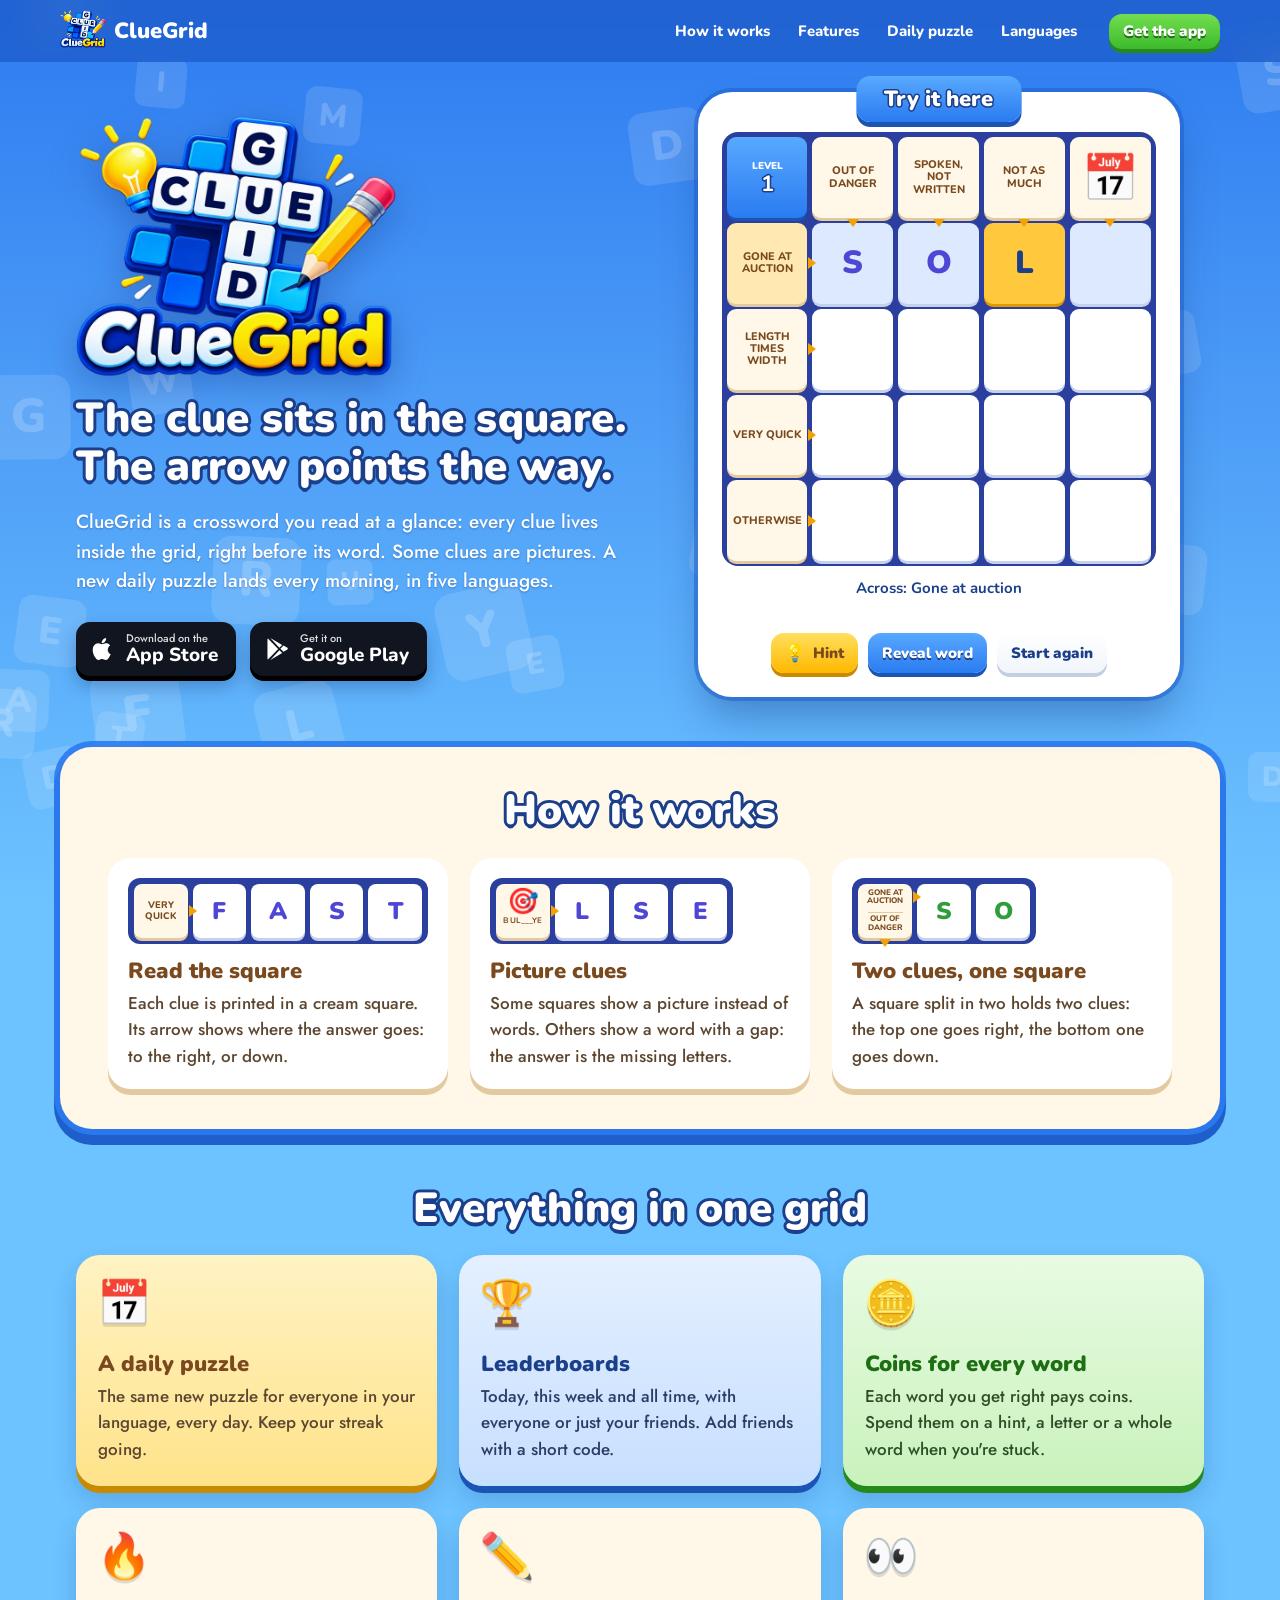
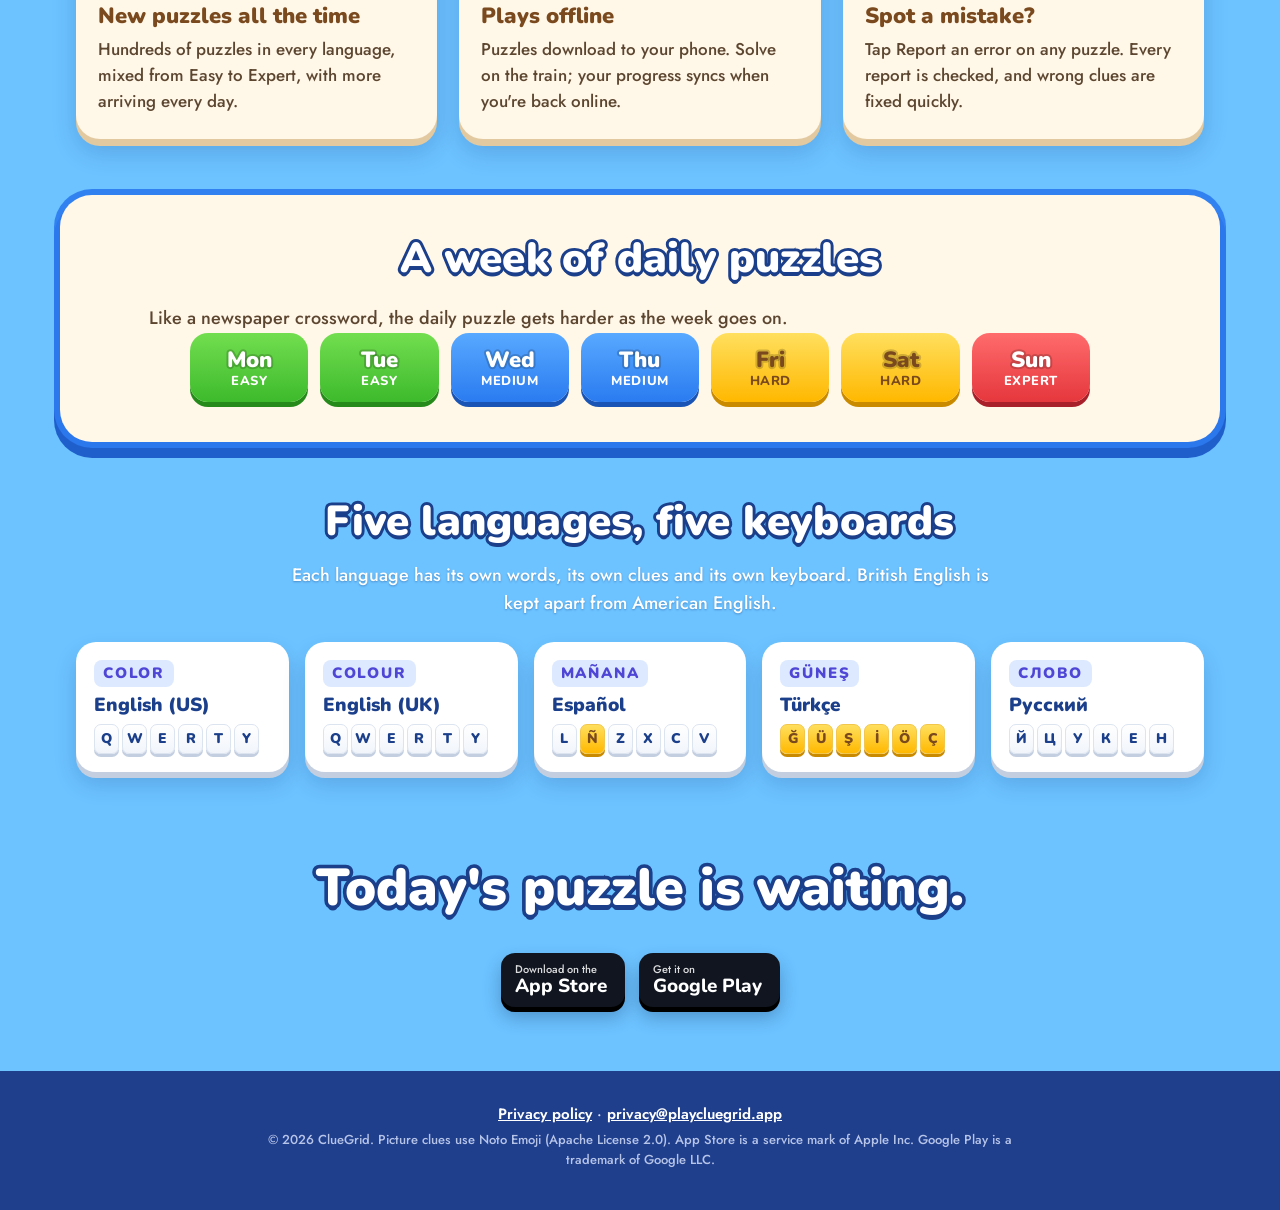
==== index.html @ eb25c46c "Landing page in the game's look, with a playable mini puzzle Static site (no build step): sky backgr" ====
<!DOCTYPE html>
<html lang="en">
<head>
  <meta charset="utf-8">
  <meta name="viewport" content="width=device-width, initial-scale=1">
  <title>ClueGrid · Picture crosswords in five languages</title>
  <meta name="description" content="ClueGrid is an arrowword crossword game: the clue sits in the square, the arrow points the way. Picture clues, a new daily puzzle every day, leaderboards with friends, in English, Spanish, Turkish and Russian.">
  <meta name="theme-color" content="#2D7BF0">
  <meta property="og:title" content="ClueGrid: picture crosswords in five languages">
  <meta property="og:description" content="The clue sits in the square, the arrow points the way. A new daily puzzle every day.">
  <meta property="og:image" content="assets/logo.png">
  <meta property="og:type" content="website">
  <link rel="icon" type="image/png" href="assets/favicon.png">
  <link rel="apple-touch-icon" href="assets/apple-touch-icon.png">
  <link rel="preload" href="assets/fonts/Nunito-Variable.ttf" as="font" type="font/ttf" crossorigin>
  <link rel="stylesheet" href="styles.css">
</head>
<body>
  <div class="sky" aria-hidden="true"><canvas id="tiles"></canvas></div>

  <header class="bar">
    <a class="brand" href="#top" aria-label="ClueGrid home">
      <picture><source srcset="assets/logo.webp" type="image/webp"><img src="assets/logo.png" alt="" width="54" height="45"></picture>
      <span>ClueGrid</span>
    </a>
    <nav aria-label="Sections">
      <a href="#how">How it works</a>
      <a href="#features">Features</a>
      <a href="#daily">Daily puzzle</a>
      <a href="#languages">Languages</a>
    </nav>
    <a class="btn btn-green btn-small" href="#download">Get the app</a>
  </header>

  <main id="top">
    <section class="hero">
      <div class="hero-copy">
        <picture class="hero-logo"><source srcset="assets/logo.webp" type="image/webp"><img src="assets/logo.png" alt="ClueGrid" width="360" height="299"></picture>
        <h1 class="outlined"><span>The clue sits in the square.</span> <span>The arrow points the way.</span></h1>
        <p class="lede">ClueGrid is a crossword you read at a glance: every clue lives inside the grid, right before its word. Some clues are pictures. A new daily puzzle lands every morning, in five languages.</p>
        <div class="stores" id="download">
          <a class="store" href="https://apps.apple.com/app/id6819964219" rel="noopener">
            <svg viewBox="0 0 24 24" aria-hidden="true"><path d="M16.4 12.6c0-2.6 2.1-3.8 2.2-3.9-1.2-1.8-3.1-2-3.7-2-1.6-.2-3.1.9-3.9.9-.8 0-2-.9-3.4-.9-1.7 0-3.3 1-4.2 2.6-1.8 3.1-.5 7.7 1.3 10.2.9 1.2 1.9 2.6 3.2 2.6 1.3-.1 1.8-.8 3.3-.8 1.6 0 2 .8 3.4.8 1.4 0 2.3-1.2 3.1-2.5 1-1.4 1.4-2.8 1.4-2.9 0 0-2.7-1-2.7-4.1zM13.9 5c.7-.9 1.2-2 1-3.2-1 .1-2.3.7-3 1.6-.7.8-1.2 2-1.1 3.1 1.2.1 2.3-.6 3.1-1.5z"/></svg>
            <span><small>Download on the</small>App Store</span>
          </a>
          <a class="store" href="https://play.google.com/store/apps/details?id=app.playcluegrid" rel="noopener">
            <svg viewBox="0 0 24 24" aria-hidden="true"><path d="M3.6 2.3c-.3.3-.4.7-.4 1.2v17c0 .5.1.9.4 1.2l9.5-9.7-9.5-9.7zm10.6 10.8 2.6 2.7-11 6.3 8.4-9zm0-2.2L5.8 1.9l11 6.3-2.6 2.7zm3.8 3.7-2.9-2.9 2.9-2.9 3.3 1.9c.9.6.9 1.5 0 2l-3.3 1.9z"/></svg>
            <span><small>Get it on</small>Google Play</span>
          </a>
        </div>
      </div>

      <div class="play-card" aria-labelledby="try-title">
        <div class="ribbon" id="try-title">Try it here</div>
        <div class="board" id="board" role="grid" aria-label="A small ClueGrid puzzle. Choose a white square and type." tabindex="0"></div>
        <p class="play-status" id="status" role="status">Tap a white square and type. Tap it again to switch direction.</p>
        <div class="play-actions">
          <button type="button" class="btn btn-yellow btn-small" id="hint"><img src="assets/pictures/emoji_u1f4a1.png" alt="" width="20" height="20">Hint</button>
          <button type="button" class="btn btn-blue btn-small" id="reveal">Reveal word</button>
          <button type="button" class="btn btn-white btn-small" id="restart">Start again</button>
        </div>
        <div class="keys" id="keys" aria-label="Letters"></div>
      </div>
    </section>

    <section class="panel" id="how" aria-labelledby="how-title">
      <h2 id="how-title" class="section-title outlined">How it works</h2>
      <div class="steps">
        <article class="step">
          <div class="step-demo" aria-hidden="true">
            <div class="mini-clue">Very<br>quick<i class="arrow-r"></i></div><div class="mini-tile">F</div><div class="mini-tile">A</div><div class="mini-tile">S</div><div class="mini-tile">T</div>
          </div>
          <h3>Read the square</h3>
          <p>Each clue is printed in a cream square. Its arrow shows where the answer goes: to the right, or down.</p>
        </article>
        <article class="step">
          <div class="step-demo" aria-hidden="true">
            <div class="mini-clue pic"><img src="assets/pictures/emoji_u1f3af.png" alt="" width="34" height="34"><b>BUL___YE</b><i class="arrow-r"></i></div><div class="mini-tile">L</div><div class="mini-tile">S</div><div class="mini-tile">E</div>
          </div>
          <h3>Picture clues</h3>
          <p>Some squares show a picture instead of words. Others show a word with a gap: the answer is the missing letters.</p>
        </article>
        <article class="step">
          <div class="step-demo" aria-hidden="true">
            <div class="mini-clue split"><span>Gone at<br>auction</span><span>Out of<br>danger</span><i class="arrow-r top"></i><i class="arrow-d"></i></div><div class="mini-tile good">S</div><div class="mini-tile good">O</div>
          </div>
          <h3>Two clues, one square</h3>
          <p>A square split in two holds two clues: the top one goes right, the bottom one goes down.</p>
        </article>
      </div>
    </section>

    <section class="features" id="features" aria-labelledby="features-title">
      <h2 id="features-title" class="section-title outlined">Everything in one grid</h2>
      <div class="feature-grid">
        <article class="feature tone-yellow">
          <img src="assets/pictures/emoji_u1f4c5.png" alt="" width="56" height="56">
          <h3>A daily puzzle</h3>
          <p>The same new puzzle for everyone in your language, every day. Keep your streak going.</p>
        </article>
        <article class="feature tone-blue">
          <img src="assets/pictures/emoji_u1f3c6.png" alt="" width="56" height="56">
          <h3>Leaderboards</h3>
          <p>Today, this week and all time, with everyone or just your friends. Add friends with a short code.</p>
        </article>
        <article class="feature tone-green">
          <img src="assets/pictures/emoji_u1fa99.png" alt="" width="56" height="56">
          <h3>Coins for every word</h3>
          <p>Each word you get right pays coins. Spend them on a hint, a letter or a whole word when you're stuck.</p>
        </article>
        <article class="feature tone-cream">
          <img src="assets/pictures/emoji_u1f525.png" alt="" width="56" height="56">
          <h3>New puzzles all the time</h3>
          <p>Hundreds of puzzles in every language, mixed from Easy to Expert, with more arriving every day.</p>
        </article>
        <article class="feature tone-cream">
          <img src="assets/pictures/emoji_u270f.png" alt="" width="56" height="56">
          <h3>Plays offline</h3>
          <p>Puzzles download to your phone. Solve on the train; your progress syncs when you're back online.</p>
        </article>
        <article class="feature tone-cream">
          <img src="assets/pictures/emoji_u1f440.png" alt="" width="56" height="56">
          <h3>Spot a mistake?</h3>
          <p>Tap Report an error on any puzzle. Every report is checked, and wrong clues are fixed quickly.</p>
        </article>
      </div>
    </section>

    <section class="panel" id="daily" aria-labelledby="daily-title">
      <h2 id="daily-title" class="section-title outlined">A week of daily puzzles</h2>
      <p class="center-note">Like a newspaper crossword, the daily puzzle gets harder as the week goes on.</p>
      <ol class="week">
        <li class="lv-easy"><b>Mon</b><span>Easy</span></li>
        <li class="lv-easy"><b>Tue</b><span>Easy</span></li>
        <li class="lv-medium"><b>Wed</b><span>Medium</span></li>
        <li class="lv-medium"><b>Thu</b><span>Medium</span></li>
        <li class="lv-hard"><b>Fri</b><span>Hard</span></li>
        <li class="lv-hard"><b>Sat</b><span>Hard</span></li>
        <li class="lv-expert"><b>Sun</b><span>Expert</span></li>
      </ol>
    </section>

    <section class="languages" id="languages" aria-labelledby="lang-title">
      <h2 id="lang-title" class="section-title outlined">Five languages, five keyboards</h2>
      <p class="center-note light">Each language has its own words, its own clues and its own keyboard. British English is kept apart from American English.</p>
      <ul class="lang-grid">
        <li><span class="flag-word">COLOR</span><b>English (US)</b><span class="keyrow"><kbd>Q</kbd><kbd>W</kbd><kbd>E</kbd><kbd>R</kbd><kbd>T</kbd><kbd>Y</kbd></span></li>
        <li><span class="flag-word">COLOUR</span><b>English (UK)</b><span class="keyrow"><kbd>Q</kbd><kbd>W</kbd><kbd>E</kbd><kbd>R</kbd><kbd>T</kbd><kbd>Y</kbd></span></li>
        <li><span class="flag-word">MAÑANA</span><b>Español</b><span class="keyrow"><kbd>L</kbd><kbd class="hl">Ñ</kbd><kbd>Z</kbd><kbd>X</kbd><kbd>C</kbd><kbd>V</kbd></span></li>
        <li><span class="flag-word">GÜNEŞ</span><b>Türkçe</b><span class="keyrow"><kbd class="hl">Ğ</kbd><kbd class="hl">Ü</kbd><kbd class="hl">Ş</kbd><kbd class="hl">İ</kbd><kbd class="hl">Ö</kbd><kbd class="hl">Ç</kbd></span></li>
        <li><span class="flag-word">СЛОВО</span><b>Русский</b><span class="keyrow"><kbd>Й</kbd><kbd>Ц</kbd><kbd>У</kbd><kbd>К</kbd><kbd>Е</kbd><kbd>Н</kbd></span></li>
      </ul>
    </section>

    <section class="cta" aria-labelledby="cta-title">
      <h2 id="cta-title" class="outlined">Today's puzzle is waiting.</h2>
      <div class="stores">
        <a class="store" href="https://apps.apple.com/app/id6819964219" rel="noopener"><span><small>Download on the</small>App Store</span></a>
        <a class="store" href="https://play.google.com/store/apps/details?id=app.playcluegrid" rel="noopener"><span><small>Get it on</small>Google Play</span></a>
      </div>
    </section>
  </main>

  <footer class="foot">
    <p><a href="https://api.playcluegrid.app/privacy">Privacy policy</a> · <a href="mailto:privacy@playcluegrid.app">privacy@playcluegrid.app</a></p>
    <p class="fine">© <span id="year">2026</span> ClueGrid. Picture clues use Noto Emoji (Apache License 2.0). App Store is a service mark of Apple Inc. Google Play is a trademark of Google LLC.</p>
  </footer>

  <script src="app.js" defer></script>
</body>
</html>
---- styles.css ----
/* ClueGrid landing page.
   One visual world, taken from the app: a bright sky with drifting letter tiles, chunky
   3D buttons with a darker edge, cream panels with brown text, a navy board with white
   letter tiles and cream clue tiles with orange arrows. Single theme on purpose. */
@font-face { font-family: 'Nunito'; src: url('assets/fonts/Nunito-Variable.ttf') format('truetype'); font-weight: 200 1000; font-display: swap; }
@font-face { font-family: 'Jost'; src: url('assets/fonts/Jost-Regular.ttf') format('truetype'); font-weight: 400; font-display: swap; }
@font-face { font-family: 'Jost'; src: url('assets/fonts/Jost-Medium.ttf') format('truetype'); font-weight: 500; font-display: swap; }
@font-face { font-family: 'Jost'; src: url('assets/fonts/Jost-SemiBold.ttf') format('truetype'); font-weight: 600; font-display: swap; }

:root {
  --sky-top: #2D7BF0;
  --sky-bottom: #6CC3FF;
  --outline: #1B3F8A;
  --panel: #FFF7E8;
  --panel-sunken: #FBE6C8;
  --panel-ink: #7A4A1E;
  --panel-edge: #E2C9A0;
  --board: #2B3F9E;
  --tile-ink: #4F46D6;
  --good: #2E9D3A;
  --cursor: #FFC83D;
  --word: #DCE9FF;
  --arrow: #F2A100;
  --ink: #14171F;
  --display: 'Nunito', 'Arial Rounded MT Bold', 'Trebuchet MS', sans-serif;
  --body: 'Jost', 'Avenir Next', 'Segoe UI', system-ui, sans-serif;
  color-scheme: light;
}

* { box-sizing: border-box; }
html { scroll-behavior: smooth; }
body { margin: 0; color: var(--ink); background: var(--sky-bottom); font: 500 17px/1.55 var(--body); overflow-x: hidden; }
img { max-width: 100%; height: auto; }
a { color: inherit; }
:focus-visible { outline: 3px solid var(--cursor); outline-offset: 3px; border-radius: 8px; }

.sky { position: fixed; inset: 0; z-index: -1; background: linear-gradient(180deg, var(--sky-top) 0%, #4C9CF7 45%, var(--sky-bottom) 100%); }
.sky canvas { width: 100%; height: 100%; display: block; }

/* Outlined display type, as on the app's ribbons: white letters with a navy rim. */
.outlined {
  font-family: var(--display); font-weight: 900; color: #fff; letter-spacing: .005em;
  -webkit-text-stroke: .14em var(--outline); paint-order: stroke fill;
  text-shadow: 0 .09em 0 var(--outline); text-wrap: balance;
}

/* Header */
.bar { position: sticky; top: 0; z-index: 10; display: flex; align-items: center; gap: 20px; padding: 10px max(16px, calc((100% - 1160px) / 2)); background: rgba(31, 95, 204, .82); backdrop-filter: blur(10px); }
.brand { display: flex; align-items: center; gap: 8px; text-decoration: none; color: #fff; font: 900 22px/1 var(--display); }
.brand img { width: 46px; }
.bar nav { display: flex; gap: 4px; margin-left: auto; }
.bar nav a { color: #fff; text-decoration: none; font: 800 15px/1 var(--display); padding: 9px 12px; border-radius: 10px; }
.bar nav a:hover { background: rgba(255, 255, 255, .16); }
@media (max-width: 760px) { .bar nav { display: none; } .bar .btn { margin-left: auto; } }

/* 3D buttons: a gradient face over a darker edge, pressed down on click. */
.btn { --top: #fff; --bottom: #F1F5FB; --edge: #C3CFE0; --ink: var(--outline);
  display: inline-flex; align-items: center; justify-content: center; gap: 8px; border: 0; cursor: pointer; text-decoration: none;
  font: 900 18px/1 var(--display); color: var(--ink); padding: 14px 22px; border-radius: 16px;
  background: linear-gradient(180deg, var(--top), var(--bottom)); box-shadow: 0 6px 0 var(--edge), 0 10px 18px rgba(20, 40, 110, .25);
  transition: transform .08s ease, box-shadow .08s ease; }
.btn:active { transform: translateY(4px); box-shadow: 0 2px 0 var(--edge), 0 4px 8px rgba(20, 40, 110, .2); }
.btn-small { font-size: 15px; padding: 10px 14px; border-radius: 13px; box-shadow: 0 4px 0 var(--edge); }
.btn-small:active { box-shadow: 0 1px 0 var(--edge); transform: translateY(3px); }
.btn-green { --top: #72DE4F; --bottom: #3DBA2C; --edge: #268A1B; --ink: #fff; text-shadow: 0 2px 0 #1E6E14; }
.btn-yellow { --top: #FFDF5E; --bottom: #FFB800; --edge: #C98A00; --ink: #7A4A1E; }
.btn-blue { --top: #58A9FF; --bottom: #2A7BF0; --edge: #1A55B5; --ink: #fff; text-shadow: 0 2px 0 var(--outline); }
.btn-white { --ink: var(--outline); }

/* Hero */
.hero { max-width: 1160px; margin: 0 auto; padding: 36px 16px 56px; display: grid; grid-template-columns: 1.05fr 1fr; gap: 40px; align-items: center; }
.hero-logo img { width: min(320px, 70vw); filter: drop-shadow(0 10px 18px rgba(18, 50, 130, .35)); }
.hero h1 { font-size: clamp(28px, 3.3vw, 42px); line-height: 1.15; margin: 8px 0 16px; }
.hero h1 span { display: block; }
@media (min-width: 921px) { .hero h1 span { white-space: nowrap; } }
.lede { color: #fff; font-size: 19px; max-width: 34em; margin: 0 0 26px; text-shadow: 0 1px 2px rgba(10, 40, 110, .35); }
@media (max-width: 920px) { .hero { grid-template-columns: 1fr; text-align: center; } .lede { margin-inline: auto; } .stores { justify-content: center; } }

.stores { display: flex; flex-wrap: wrap; gap: 14px; }
.store { display: inline-flex; align-items: center; gap: 10px; text-decoration: none; color: #fff; background: #10151f; border-radius: 14px; padding: 10px 18px 10px 14px; box-shadow: 0 5px 0 #000, 0 10px 18px rgba(10, 30, 80, .3); transition: transform .08s; }
.store:active { transform: translateY(3px); box-shadow: 0 2px 0 #000; }
.store svg { width: 26px; height: 26px; fill: #fff; }
.store span { display: flex; flex-direction: column; font: 800 19px/1.1 var(--display); text-align: left; }
.store small { font: 500 11px/1.2 var(--body); opacity: .85; }

/* The playable board */
.play-card { position: relative; background: #fff; border-radius: 28px; padding: 34px 18px 18px; box-shadow: 0 0 0 6px #fff, 0 0 0 10px rgba(31, 95, 204, .55), 0 24px 40px rgba(12, 40, 110, .35); max-width: 470px; width: 100%; justify-self: center; }
.ribbon { position: absolute; top: -22px; left: 50%; transform: translateX(-50%); white-space: nowrap; font: 900 22px/1 var(--display); color: #fff; padding: 12px 28px; border-radius: 14px; background: linear-gradient(180deg, #58A9FF, #2A7BF0); box-shadow: 0 5px 0 #1A55B5; -webkit-text-stroke: 3px var(--outline); paint-order: stroke fill; }
.board { --gap: 5px; display: grid; grid-template-columns: repeat(5, 1fr); gap: var(--gap); padding: var(--gap); background: var(--board); border-radius: 16px; outline: none; touch-action: manipulation; }
.board:focus-visible { box-shadow: 0 0 0 4px var(--cursor); }
.cell { position: relative; aspect-ratio: 1; border-radius: 9px; display: grid; place-items: center; user-select: none; }
.cell.letter { background: #fff; box-shadow: 0 3px 0 #C5D0EA; cursor: pointer; font: 900 clamp(22px, 6.4vw, 32px)/1 var(--display); color: var(--tile-ink); }
.cell.letter.word { background: var(--word); }
.cell.letter.cursor { background: var(--cursor); box-shadow: 0 3px 0 #E09A00; color: var(--outline); }
.cell.letter.good { color: var(--good); }
.cell.letter.pop { animation: pop .22s ease-out; }
@keyframes pop { 0% { transform: scale(.7); } 70% { transform: scale(1.08); } 100% { transform: scale(1); } }
.cell.clue { background: var(--panel); box-shadow: 0 3px 0 var(--panel-edge); color: var(--panel-ink); font: 800 clamp(8px, 2.25vw, 11px)/1.12 var(--display); text-transform: uppercase; text-align: center; padding: 3px; cursor: pointer; }
.cell.clue.on { background: #FFE9B0; }
.cell.clue img { width: 72%; }
.cell.badge { background: linear-gradient(180deg, #58A9FF, #2A7BF0); box-shadow: 0 3px 0 #1A55B5; color: #fff; font: 900 10px/1 var(--display); flex-direction: column; text-transform: uppercase; display: flex; align-items: center; justify-content: center; gap: 2px; }
.cell.badge b { font-size: clamp(16px, 4.6vw, 22px); -webkit-text-stroke: 3px var(--outline); paint-order: stroke fill; }
.arrow-r, .arrow-d { position: absolute; width: 0; height: 0; z-index: 2; pointer-events: none; }
.arrow-r { right: -9px; top: 50%; transform: translateY(-50%); border-top: 6px solid transparent; border-bottom: 6px solid transparent; border-left: 8px solid var(--arrow); }
.arrow-d { bottom: -9px; left: 50%; transform: translateX(-50%); border-left: 6px solid transparent; border-right: 6px solid transparent; border-top: 8px solid var(--arrow); }
.play-status { min-height: 3em; margin: 12px 4px 10px; text-align: center; font: 700 15px/1.4 var(--display); color: var(--outline); }
.play-status.win { color: var(--good); }
.play-actions { display: flex; flex-wrap: wrap; gap: 10px; justify-content: center; }
.play-actions img { width: 20px; }
.keys { display: grid; gap: 6px; margin-top: 16px; }
.keys .row { display: flex; gap: 5px; justify-content: center; }
.keys button { flex: 1; max-width: 38px; height: 42px; border: 0; border-radius: 9px; background: linear-gradient(180deg, #fff, #F1F5FB); box-shadow: 0 3px 0 #C3CFE0; font: 900 17px/1 var(--display); color: var(--outline); cursor: pointer; padding: 0; }
.keys button:active { transform: translateY(2px); box-shadow: 0 1px 0 #C3CFE0; }
.keys button.wide { max-width: 64px; flex: 1.6; font-size: 14px; }
@media (pointer: fine) and (min-width: 921px) { .keys { display: none; } }

/* Sections */
.section-title { font-size: clamp(28px, 4vw, 42px); text-align: center; margin: 0 0 22px; line-height: 1.15; }
.center-note { text-align: center; color: var(--panel-ink); max-width: 40em; margin: -6px auto 24px; font-size: 18px; }
.center-note.light { color: #fff; text-shadow: 0 1px 2px rgba(10, 40, 110, .35); }
.panel { max-width: 1160px; margin: 0 auto 56px; padding: 40px clamp(16px, 4vw, 48px); background: var(--panel); border-radius: 32px; box-shadow: 0 0 0 6px rgba(45, 123, 240, .9), 0 10px 0 6px #1F5FCC; width: calc(100% - 32px); }
.panel h3, .feature h3 { font: 900 22px/1.2 var(--display); margin: 14px 0 6px; color: var(--panel-ink); }
.panel p { margin: 0; color: #5d4630; }

.steps { display: grid; grid-template-columns: repeat(auto-fit, minmax(260px, 1fr)); gap: 22px; }
.step { background: #fff; border-radius: 22px; padding: 20px; box-shadow: 0 6px 0 var(--panel-edge); }
.step-demo { display: flex; gap: 5px; padding: 6px; background: var(--board); border-radius: 12px; width: max-content; max-width: 100%; }
.mini-clue, .mini-tile { position: relative; width: 54px; height: 54px; border-radius: 8px; display: grid; place-items: center; }
.mini-tile { background: #fff; box-shadow: 0 3px 0 #C5D0EA; font: 900 24px/1 var(--display); color: var(--tile-ink); }
.mini-tile.good { color: var(--good); }
.mini-clue { background: var(--panel); box-shadow: 0 3px 0 var(--panel-edge); color: var(--panel-ink); font: 800 9.5px/1.1 var(--display); text-transform: uppercase; text-align: center; padding: 2px; }
.mini-clue.pic { display: flex; flex-direction: column; gap: 1px; }
.mini-clue.pic img { width: 30px; }
.mini-clue.pic b { font-size: 8px; letter-spacing: .02em; }
.mini-clue.split { display: flex; flex-direction: column; justify-content: space-around; font-size: 8px; }
.mini-clue.split span + span { border-top: 1.5px solid var(--panel-edge); padding-top: 2px; }
.mini-clue .arrow-r.top { top: 25%; }

.features { max-width: 1160px; margin: 0 auto 56px; padding: 0 16px; }
.feature-grid { display: grid; grid-template-columns: repeat(auto-fit, minmax(280px, 1fr)); gap: 22px; }
.feature { border-radius: 24px; padding: 22px 22px 24px; background: var(--panel); box-shadow: 0 7px 0 var(--panel-edge), 0 14px 24px rgba(12, 40, 110, .18); }
.feature p { margin: 0; color: #5d4630; }
.feature img { width: 52px; filter: drop-shadow(0 3px 0 rgba(0, 0, 0, .12)); }
.tone-yellow { background: linear-gradient(180deg, #FFF3C4, #FFE38A); box-shadow: 0 7px 0 #C98A00, 0 14px 24px rgba(12, 40, 110, .18); }
.tone-blue { background: linear-gradient(180deg, #E4F0FF, #C7DFFF); box-shadow: 0 7px 0 #1A55B5, 0 14px 24px rgba(12, 40, 110, .18); }
.tone-blue h3 { color: var(--outline); }
.tone-blue p { color: #2b3d66; }
.tone-green { background: linear-gradient(180deg, #E8FBE2, #C9F2BC); box-shadow: 0 7px 0 #268A1B, 0 14px 24px rgba(12, 40, 110, .18); }
.tone-green h3 { color: #1E6E14; }
.tone-green p { color: #2f4d29; }

.week { list-style: none; padding: 0; margin: 0 auto; display: grid; grid-template-columns: repeat(7, 1fr); gap: 12px; max-width: 900px; }
.week li { border-radius: 18px; padding: 16px 6px 14px; text-align: center; color: #fff; display: grid; gap: 4px; }
.week b { font: 900 22px/1 var(--display); -webkit-text-stroke: 4px rgba(0, 0, 0, .18); paint-order: stroke fill; }
.week span { font: 800 13px/1 var(--display); text-transform: uppercase; letter-spacing: .04em; }
.lv-easy { background: linear-gradient(180deg, #72DE4F, #3DBA2C); box-shadow: 0 5px 0 #268A1B; }
.lv-medium { background: linear-gradient(180deg, #58A9FF, #2A7BF0); box-shadow: 0 5px 0 #1A55B5; }
.lv-hard { background: linear-gradient(180deg, #FFDF5E, #FFB800); box-shadow: 0 5px 0 #C98A00; color: #7A4A1E !important; }
.lv-expert { background: linear-gradient(180deg, #FF6B6B, #E5373D); box-shadow: 0 5px 0 #A8202A; }
@media (max-width: 640px) { .week { grid-template-columns: repeat(4, 1fr); } }

.languages { max-width: 1160px; margin: 0 auto 56px; padding: 0 16px; }
.lang-grid { list-style: none; padding: 0; margin: 0; display: grid; grid-template-columns: repeat(auto-fit, minmax(210px, 1fr)); gap: 16px; }
.lang-grid li { background: #fff; border-radius: 20px; padding: 18px; display: grid; gap: 8px; justify-items: start; box-shadow: 0 6px 0 #C3CFE0, 0 12px 22px rgba(12, 40, 110, .18); }
.lang-grid b { font: 900 19px/1.1 var(--display); color: var(--outline); }
.flag-word { font: 900 15px/1 var(--display); letter-spacing: .12em; color: var(--tile-ink); background: var(--word); padding: 6px 9px; border-radius: 8px; }
.keyrow { display: flex; gap: 3px; }
kbd { font: 900 14px/1 var(--display); color: var(--outline); background: linear-gradient(180deg, #fff, #F1F5FB); box-shadow: 0 3px 0 #C3CFE0; border: 1px solid #DCE4F0; border-radius: 7px; min-width: 25px; padding: 7px 0; text-align: center; }
kbd.hl { background: linear-gradient(180deg, #FFDF5E, #FFB800); box-shadow: 0 3px 0 #C98A00; color: #7A4A1E; border-color: #F2C64A; }

.cta { text-align: center; padding: 20px 16px 64px; }
.cta h2 { font-size: clamp(30px, 5vw, 52px); margin: 0 0 24px; }
.cta .stores { justify-content: center; }

.foot { background: #1F3E8C; color: #DCE6FF; text-align: center; padding: 28px 16px 36px; font-size: 15px; }
.foot p { margin: 4px auto; max-width: 60em; }
.foot a { color: #fff; font-weight: 600; }
.foot .fine { font-size: 13px; opacity: .8; }

@media (prefers-reduced-motion: reduce) {
  html { scroll-behavior: auto; }
  .cell.letter.pop { animation: none; }
  .btn, .store { transition: none; }
}
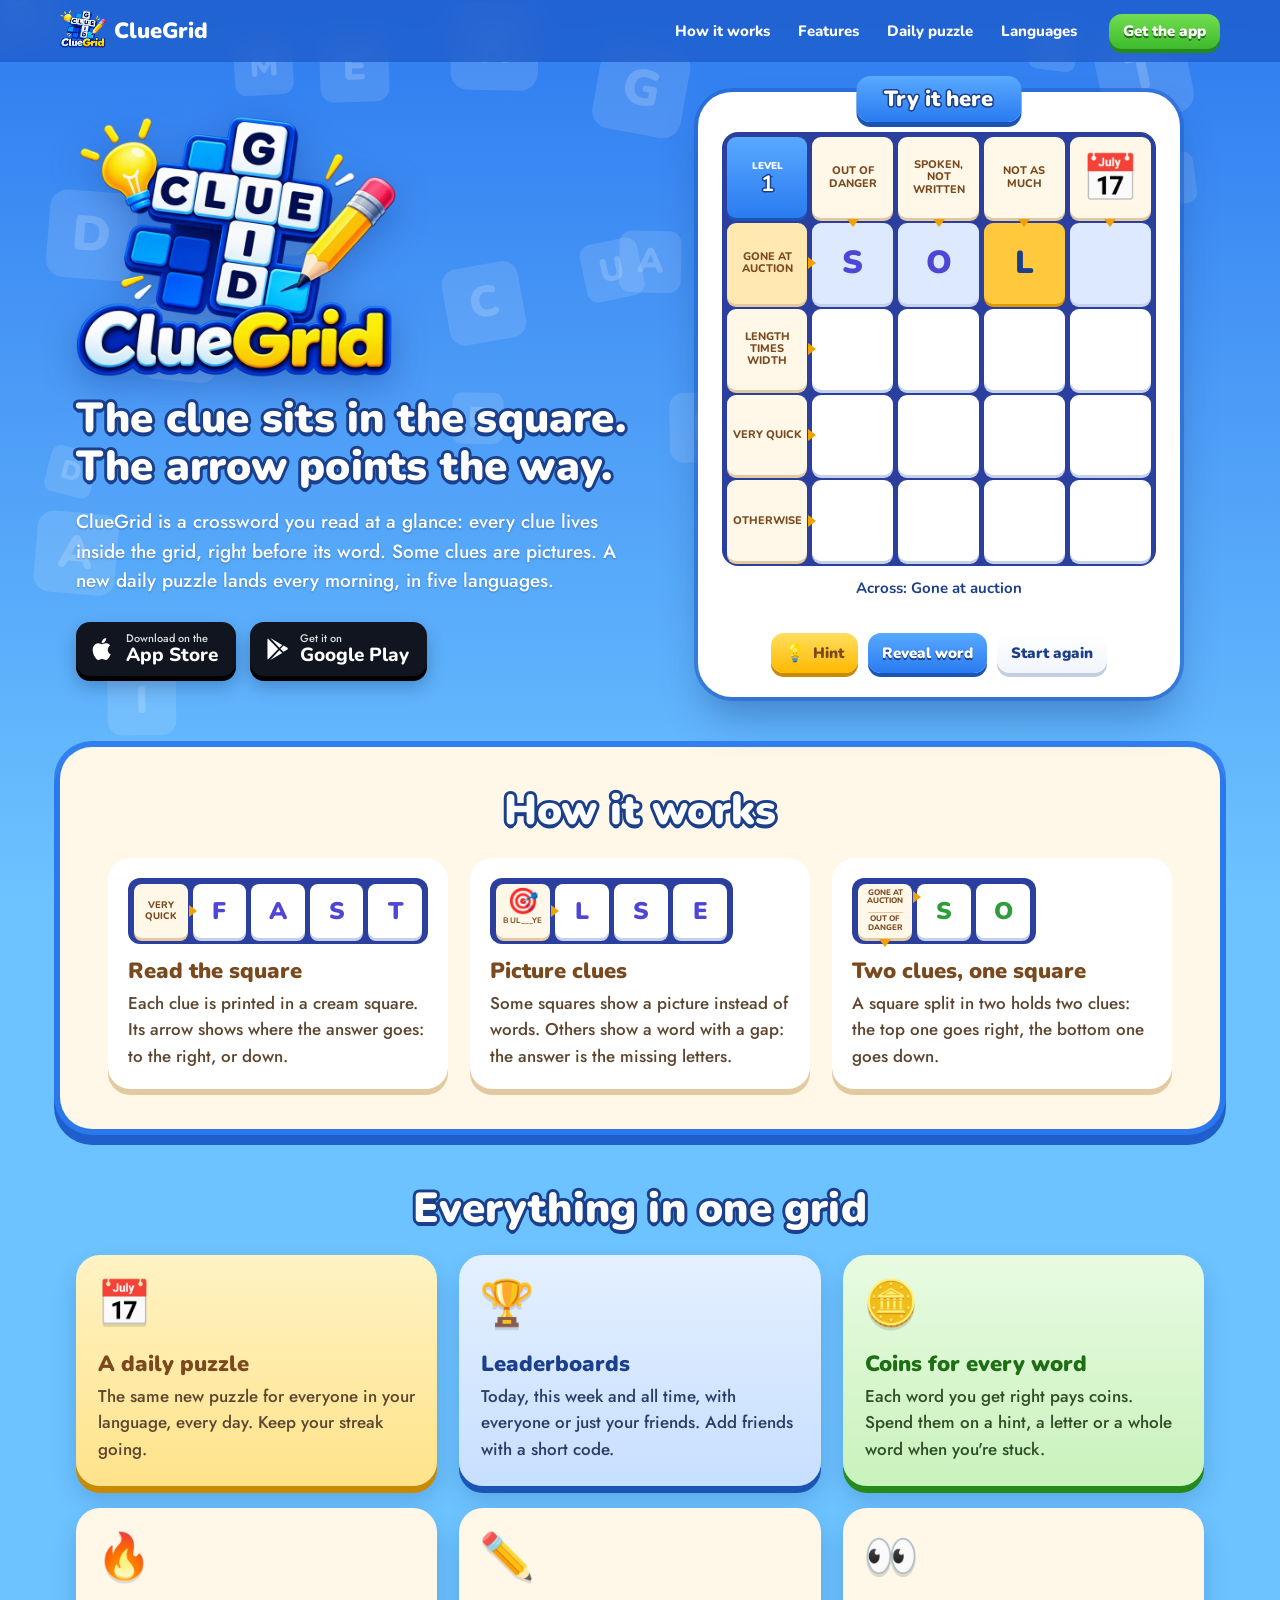
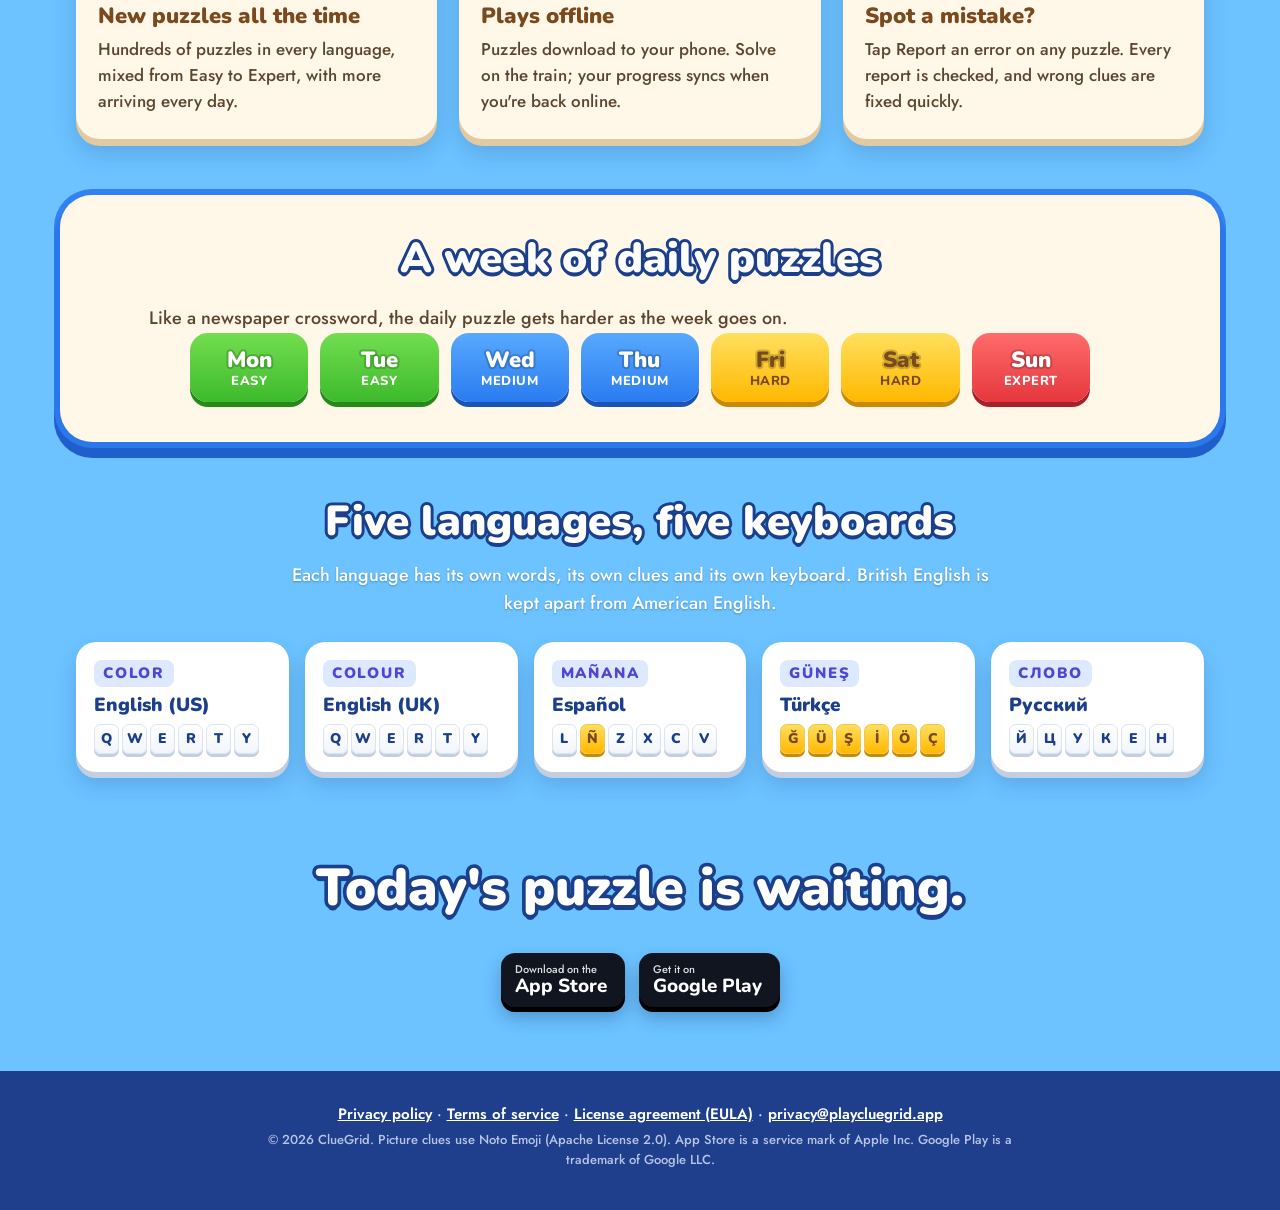
==== commit 3ea067bd: "Legal pages: privacy policy (4 languages), terms of service, EULA - /privacy (and /privacy/es, /priv" ====
--- a/index.html
+++ b/index.html
@@ -162,7 +162,7 @@
   </main>
 
   <footer class="foot">
-    <p><a href="https://api.playcluegrid.app/privacy">Privacy policy</a> · <a href="mailto:privacy@playcluegrid.app">privacy@playcluegrid.app</a></p>
+    <p><a href="/privacy/">Privacy policy</a> · <a href="/terms/">Terms of service</a> · <a href="/eula/">License agreement (EULA)</a> · <a href="mailto:privacy@playcluegrid.app">privacy@playcluegrid.app</a></p>
     <p class="fine">© <span id="year">2026</span> ClueGrid. Picture clues use Noto Emoji (Apache License 2.0). App Store is a service mark of Apple Inc. Google Play is a trademark of Google LLC.</p>
   </footer>
 
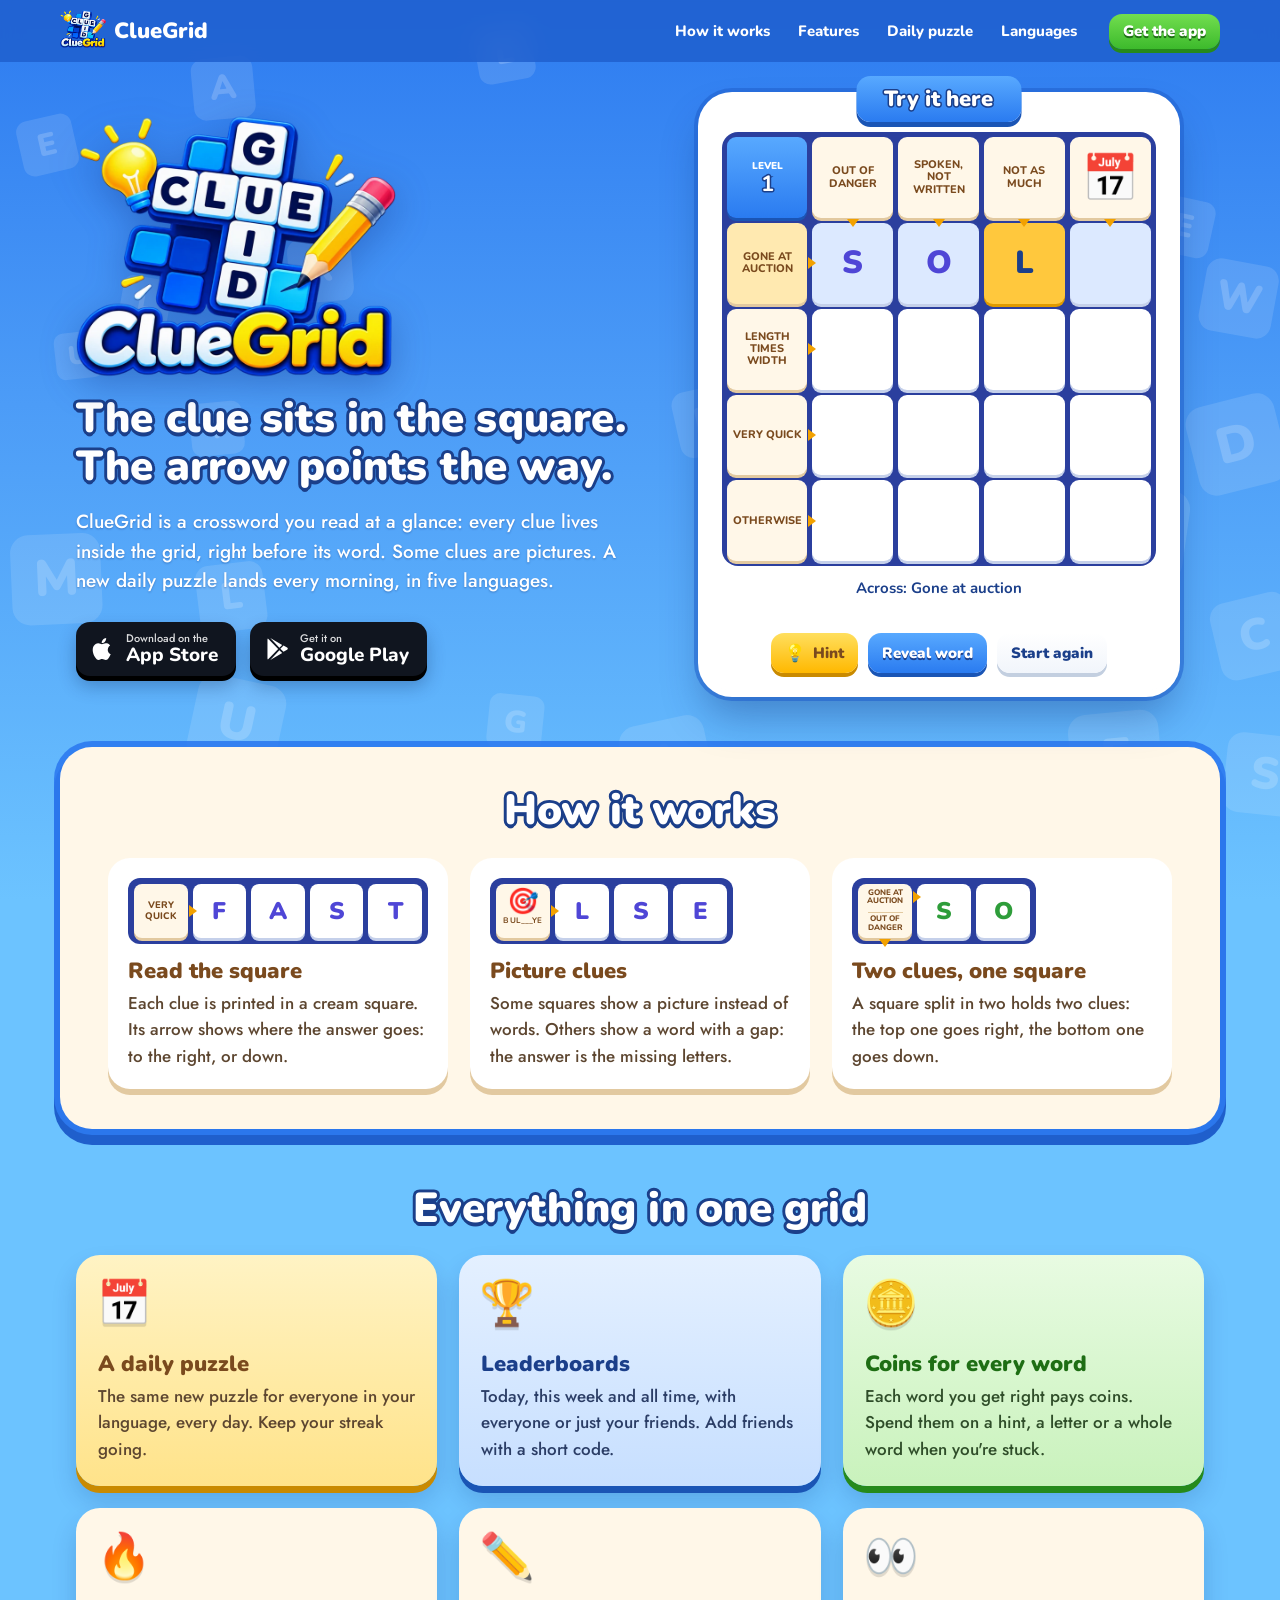
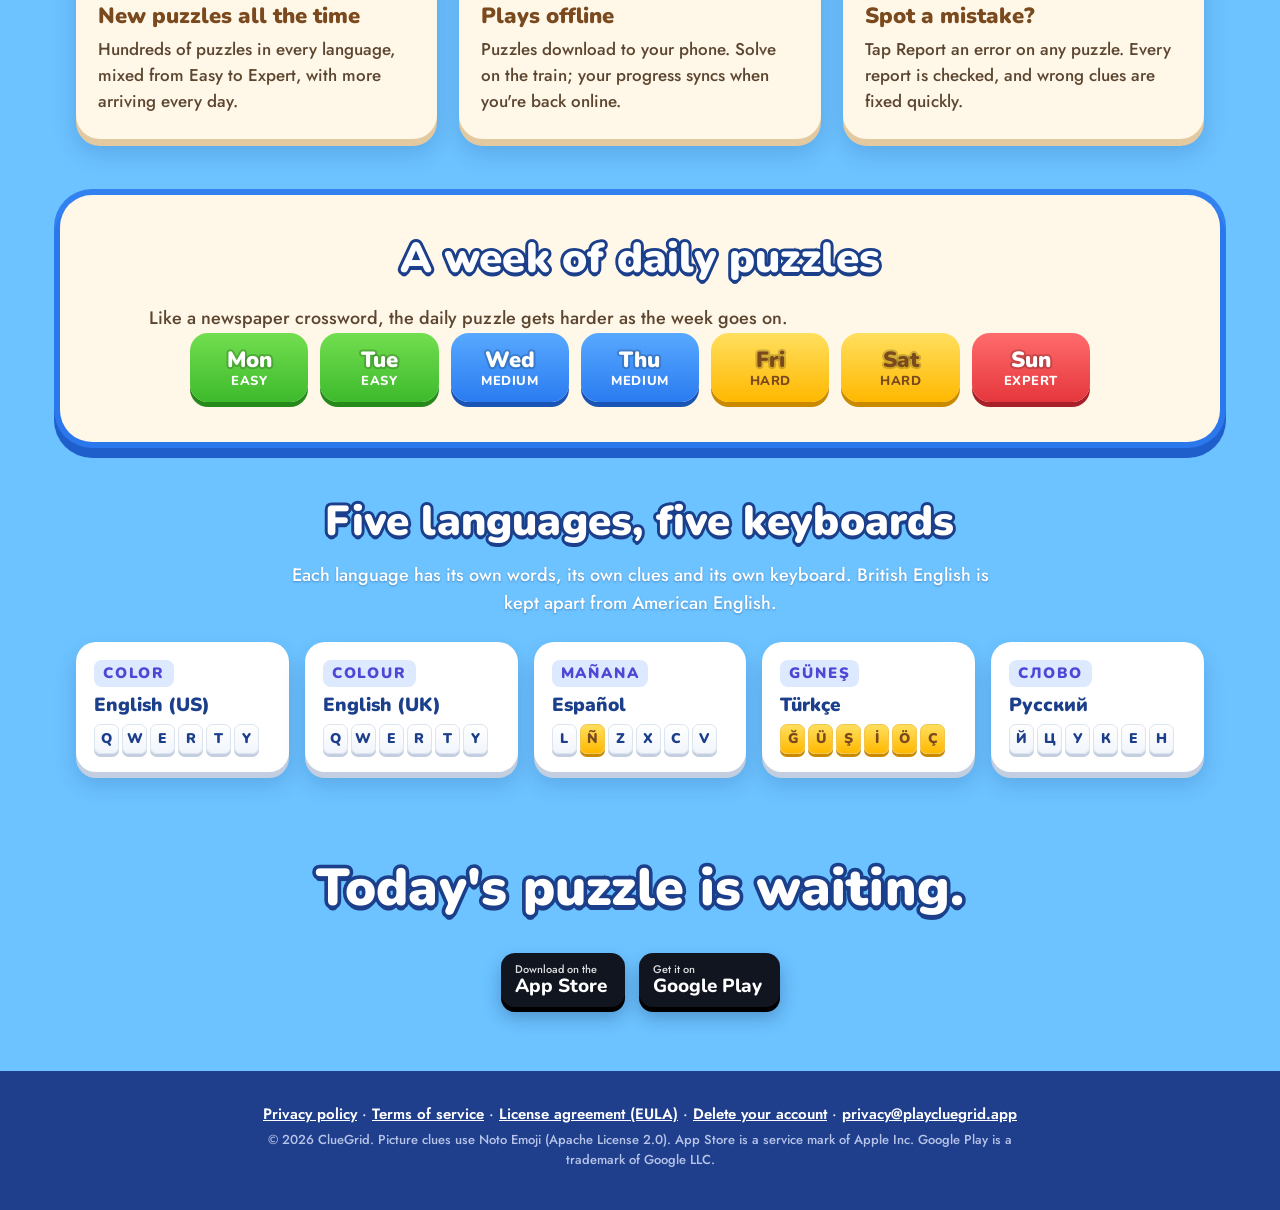
==== commit 8a5f524f: "Account deletion page for Google Play /delete-account (with es, tr, ru): how to delete in the app (S" ====
--- a/index.html
+++ b/index.html
@@ -162,7 +162,7 @@
   </main>
 
   <footer class="foot">
-    <p><a href="/privacy/">Privacy policy</a> · <a href="/terms/">Terms of service</a> · <a href="/eula/">License agreement (EULA)</a> · <a href="mailto:privacy@playcluegrid.app">privacy@playcluegrid.app</a></p>
+    <p><a href="/privacy/">Privacy policy</a> · <a href="/terms/">Terms of service</a> · <a href="/eula/">License agreement (EULA)</a> · <a href="/delete-account/">Delete your account</a> · <a href="mailto:privacy@playcluegrid.app">privacy@playcluegrid.app</a></p>
     <p class="fine">© <span id="year">2026</span> ClueGrid. Picture clues use Noto Emoji (Apache License 2.0). App Store is a service mark of Apple Inc. Google Play is a trademark of Google LLC.</p>
   </footer>
 
